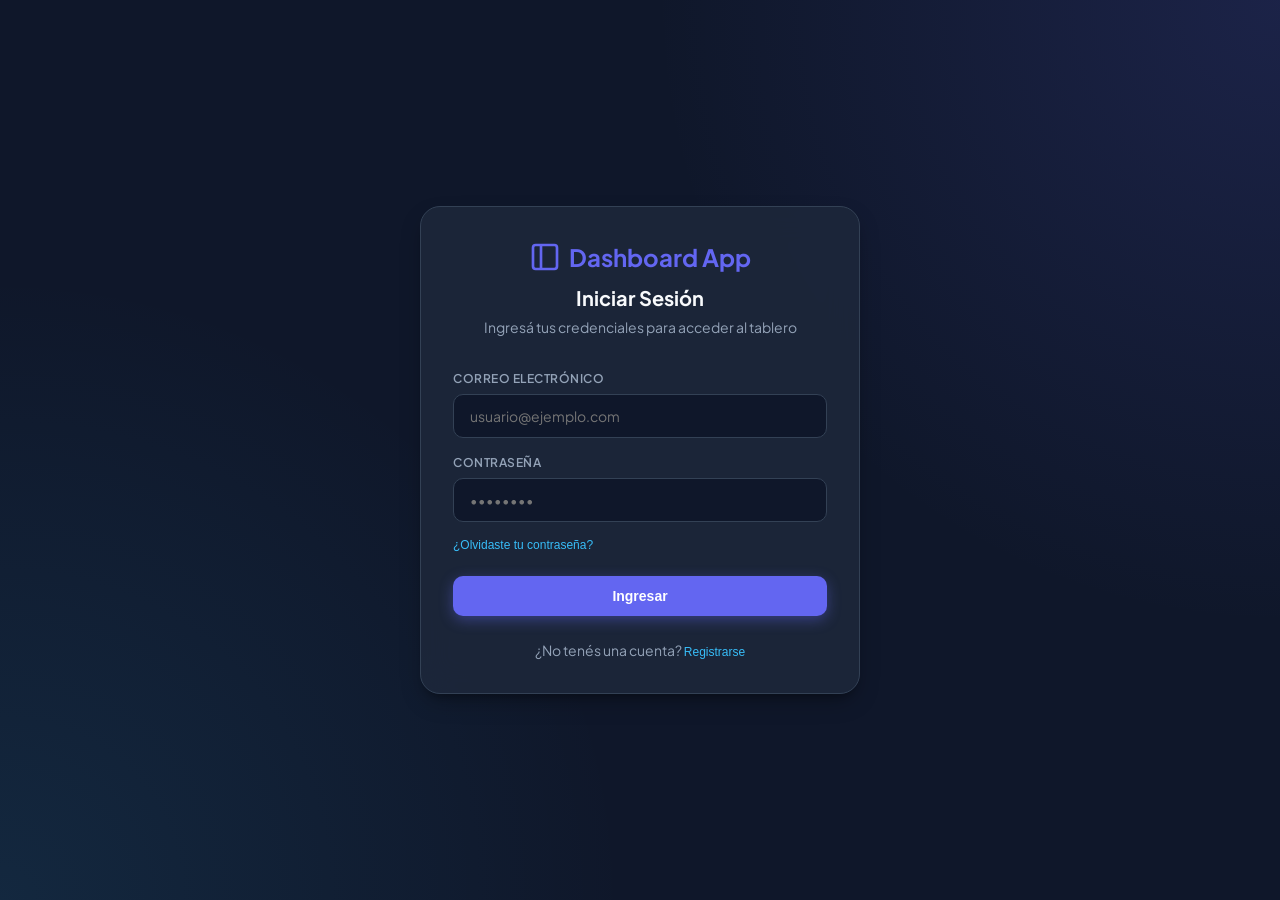
==== index.html @ e706784d "Implementación de interfaz y lógica de Registro y Login (RF-01)" ====
<!DOCTYPE html>
<html lang="es">
<head>
  <meta charset="UTF-8">
  <meta name="viewport" content="width=device-width, initial-scale=1.0">
  <title>Dashboard - Gestión de Tareas y Autenticación</title>
  <meta name="description" content="Plataforma de gestión de tareas en tablero Kanban con autenticación de usuarios y recuperación de contraseña.">
  <link rel="stylesheet" href="style.css">
</head>
<body>

  <!-- ==========================================
       SECTION: AUTHENTICATION VIEWS
       ========================================== -->
  <div id="authContainer" class="auth-container">
    
    <!-- View 1: Login Form -->
    <div id="loginView" class="auth-card">
      <div class="auth-header">
        <div class="auth-brand">
          <svg viewBox="0 0 24 24" fill="none" stroke="currentColor" stroke-width="2">
            <rect x="3" y="3" width="18" height="18" rx="2" ry="2"></rect>
            <line x1="9" y1="3" x2="9" y2="21"></line>
          </svg>
          Dashboard App
        </div>
        <h1 class="auth-title">Iniciar Sesión</h1>
        <p class="auth-subtitle">Ingresá tus credenciales para acceder al tablero</p>
      </div>

      <div id="loginAlert" class="alert-message hidden"></div>

      <form id="loginForm">
        <div class="form-group">
          <label class="form-label" for="loginEmail">Correo Electrónico</label>
          <input type="email" id="loginEmail" class="form-input" placeholder="usuario@ejemplo.com" required>
        </div>

        <div class="form-group">
          <label class="form-label" for="loginPassword">Contraseña</label>
          <input type="password" id="loginPassword" class="form-input" placeholder="••••••••" required>
        </div>

        <div class="form-actions">
          <button type="button" id="btnGoForgot" class="link-btn">¿Olvidaste tu contraseña?</button>
        </div>

        <button type="submit" class="btn btn-primary">Ingresar</button>
      </form>

      <div class="auth-footer">
        ¿No tenés una cuenta? <button id="btnGoRegister" class="link-btn">Registrarse</button>
      </div>
    </div>

    <!-- View 2: Register Form -->
    <div id="registerView" class="auth-card hidden">
      <div class="auth-header">
        <div class="auth-brand">
          <svg viewBox="0 0 24 24" fill="none" stroke="currentColor" stroke-width="2">
            <rect x="3" y="3" width="18" height="18" rx="2" ry="2"></rect>
            <line x1="9" y1="3" x2="9" y2="21"></line>
          </svg>
          Dashboard App
        </div>
        <h1 class="auth-title">Crear Cuenta</h1>
        <p class="auth-subtitle">Registrate para comenzar a gestionar tus tareas</p>
      </div>

      <div id="registerAlert" class="alert-message hidden"></div>

      <form id="registerForm">
        <div class="form-group">
          <label class="form-label" for="regName">Nombre Completo</label>
          <input type="text" id="regName" class="form-input" placeholder="Juan Pérez" required>
        </div>

        <div class="form-group">
          <label class="form-label" for="regEmail">Correo Electrónico</label>
          <input type="email" id="regEmail" class="form-input" placeholder="usuario@ejemplo.com" required>
        </div>

        <div class="form-group">
          <label class="form-label" for="regPassword">Contraseña</label>
          <input type="password" id="regPassword" class="form-input" placeholder="Mínimo 6 caracteres" minlength="6" required>
        </div>

        <button type="submit" class="btn btn-primary">Registrarse</button>
      </form>

      <div class="auth-footer">
        ¿Ya tenés cuenta? <button id="btnGoLogin" class="link-btn">Iniciar Sesión</button>
      </div>
    </div>

    <!-- View 3: Recover Password Form -->
    <div id="forgotView" class="auth-card hidden">
      <div class="auth-header">
        <div class="auth-brand">
          <svg viewBox="0 0 24 24" fill="none" stroke="currentColor" stroke-width="2">
            <rect x="3" y="3" width="18" height="18" rx="2" ry="2"></rect>
            <line x1="9" y1="3" x2="9" y2="21"></line>
          </svg>
          Dashboard App
        </div>
        <h1 class="auth-title">Recuperar Contraseña</h1>
        <p class="auth-subtitle">Ingresá tu correo para recibir las instrucciones de restablecimiento</p>
      </div>

      <div id="forgotAlert" class="alert-message hidden"></div>

      <form id="forgotForm">
        <div class="form-group">
          <label class="form-label" for="forgotEmail">Correo Electrónico</label>
          <input type="email" id="forgotEmail" class="form-input" placeholder="usuario@ejemplo.com" required>
        </div>

        <button type="submit" class="btn btn-primary">Enviar Enlace</button>
      </form>

      <div class="auth-footer">
        <button id="btnBackLogin" class="link-btn">Volver a Iniciar Sesión</button>
      </div>
    </div>

  </div>

  <!-- ==========================================
       SECTION: MAIN APP DASHBOARD
       ========================================== -->
  <div id="appLayout" class="app-layout hidden">
    
    <!-- Sidebar -->
    <aside class="sidebar">
      <div class="sidebar-header">
        <svg class="sidebar-logo" viewBox="0 0 24 24" fill="none" stroke="currentColor" stroke-width="2">
          <rect x="3" y="3" width="18" height="18" rx="2" ry="2"></rect>
          <line x1="9" y1="3" x2="9" y2="21"></line>
        </svg>
        <span class="sidebar-title">Dashboard</span>
      </div>

      <ul class="nav-list">
        <li class="nav-item active">
          <svg viewBox="0 0 24 24"><rect x="3" y="3" width="7" height="7"></rect><rect x="14" y="3" width="7" height="7"></rect><rect x="14" y="14" width="7" height="7"></rect><rect x="3" y="14" width="7" height="7"></rect></svg>
          Tablero Kanban
        </li>
      </ul>
    </aside>

    <!-- Main Content -->
    <main class="main-content">
      
      <!-- Header -->
      <header class="header-bar">
        <h1 class="header-title">Tablero de Tareas</h1>
        
        <div class="user-profile-menu">
          <div id="userAvatar" class="user-avatar">U</div>
          <span id="userName" class="user-name">Usuario</span>
          <button id="btnLogout" class="btn-logout" title="Cerrar Sesión">
            <svg width="20" height="20" viewBox="0 0 24 24" fill="none" stroke="currentColor" stroke-width="2">
              <path d="M9 21H5a2 2 0 0 1-2-2V5a2 2 0 0 1 2-2h4"></path>
              <polyline points="16 17 21 12 16 7"></polyline>
              <line x1="21" y1="12" x2="9" y2="12"></line>
            </svg>
          </button>
        </div>
      </header>

      <!-- Kanban Controls & Grid -->
      <div class="kanban-controls">
        <p style="color: var(--text-secondary);">Administrá el avance de tus tareas arrastrándolas entre columnas.</p>
        <button id="btnNewTask" class="btn btn-primary" style="width: auto;">
          <svg width="18" height="18" viewBox="0 0 24 24" fill="none" stroke="currentColor" stroke-width="2"><line x1="12" y1="5" x2="12" y2="19"></line><line x1="5" y1="12" x2="19" y2="12"></line></svg>
          Nueva Tarea
        </button>
      </div>

      <div class="kanban-grid">
        
        <!-- Column 1: To Do -->
        <div class="kanban-column" data-status="todo">
          <div class="column-header col-todo">
            <span class="column-title">To Do</span>
            <span id="badgeTodo" class="column-badge">0</span>
          </div>
          <div id="colListTodo" class="task-list" ondragover="allowDrop(event)" ondrop="drop(event, 'todo')"></div>
        </div>

        <!-- Column 2: Doing -->
        <div class="kanban-column" data-status="doing">
          <div class="column-header col-doing">
            <span class="column-title">Doing</span>
            <span id="badgeDoing" class="column-badge">0</span>
          </div>
          <div id="colListDoing" class="task-list" ondragover="allowDrop(event)" ondrop="drop(event, 'doing')"></div>
        </div>

        <!-- Column 3: Blocked -->
        <div class="kanban-column" data-status="blocked">
          <div class="column-header col-blocked">
            <span class="column-title">Blocked</span>
            <span id="badgeBlocked" class="column-badge">0</span>
          </div>
          <div id="colListBlocked" class="task-list" ondragover="allowDrop(event)" ondrop="drop(event, 'blocked')"></div>
        </div>

        <!-- Column 4: Done -->
        <div class="kanban-column" data-status="done">
          <div class="column-header col-done">
            <span class="column-title">Done</span>
            <span id="badgeDone" class="column-badge">0</span>
          </div>
          <div id="colListDone" class="task-list" ondragover="allowDrop(event)" ondrop="drop(event, 'done')"></div>
        </div>

      </div>

    </main>

  </div>

  <!-- Modal for Creating/Editing Task -->
  <div id="taskModal" class="modal-overlay hidden">
    <div class="modal-content">
      <div class="modal-header">
        <h2 id="modalTaskTitle" class="modal-title">Nueva Tarea</h2>
        <button id="btnCloseModal" class="close-btn">&times;</button>
      </div>
      <form id="taskForm">
        <input type="hidden" id="taskId">
        <div class="form-group">
          <label class="form-label" for="taskInputTitle">Título de la Tarea</label>
          <input type="text" id="taskInputTitle" class="form-input" placeholder="Ej. Diseñar formulario de login" required>
        </div>
        <div class="form-group">
          <label class="form-label" for="taskInputDesc">Descripción</label>
          <textarea id="taskInputDesc" class="form-input" rows="3" placeholder="Detalles de la tarea..."></textarea>
        </div>
        <div class="form-group">
          <label class="form-label" for="taskInputStatus">Estado</label>
          <select id="taskInputStatus" class="form-input">
            <option value="todo">To Do</option>
            <option value="doing">Doing</option>
            <option value="blocked">Blocked</option>
            <option value="done">Done</option>
          </select>
        </div>
        <div style="display: flex; justify-content: flex-end; gap: var(--spacing-sm); margin-top: var(--spacing-lg);">
          <button type="button" id="btnCancelTask" class="btn btn-secondary" style="width: auto;">Cancelar</button>
          <button type="submit" class="btn btn-primary" style="width: auto;">Guardar Tarea</button>
        </div>
      </form>
    </div>
  </div>

  <script src="app.js"></script>
</body>
</html>
---- style.css ----
/* ==========================================================================
   DESIGN SYSTEM & CSS VARIABLES
   ========================================================================== */
@import url('https://fonts.googleapis.com/css2?family=Plus+Jakarta+Sans:wght@400;500;600;700;800&display=swap');

:root {
  /* Color Palette - Dark Modern Slate */
  --bg-app: #0f172a;
  --bg-surface-window: #1e293b;
  --bg-sidebar: #0f172a;
  --bg-card: #1e293b;
  --bg-card-hover: #334155;
  --bg-input: #0f172a;

  --border-color: #475569;
  --border-color-subtle: #334155;

  --text-primary: #f8fafc;
  --text-secondary: #94a3b8;
  --text-muted: #64748b;

  --accent-primary: #6366f1;
  --accent-primary-hover: #4f46e5;
  --accent-primary-text: #ffffff;
  --accent-blue: #38bdf8;
  --accent-teal: #14b8a6;
  --accent-pink: #ec4899;
  --accent-warning: #f59e0b;
  --accent-danger: #ef4444;

  --dot-red: #ff5f56;
  --dot-yellow: #ffbd2e;
  --dot-green: #27c93f;

  /* Typography */
  --font-family-base: 'Plus Jakarta Sans', -apple-system, BlinkMacSystemFont, sans-serif;
  --font-size-xs: 0.75rem;
  --font-size-sm: 0.875rem;
  --font-size-base: 1rem;
  --font-size-md: 1.125rem;
  --font-size-lg: 1.25rem;
  --font-size-xl: 1.5rem;
  --font-size-2xl: 1.875rem;

  --font-weight-regular: 400;
  --font-weight-medium: 500;
  --font-weight-semibold: 600;
  --font-weight-bold: 700;

  /* Spacing & Radii */
  --spacing-xs: 0.5rem;
  --spacing-sm: 0.75rem;
  --spacing-md: 1rem;
  --spacing-lg: 1.5rem;
  --spacing-xl: 2rem;

  --radius-sm: 6px;
  --radius-md: 10px;
  --radius-lg: 14px;
  --radius-xl: 20px;
  --radius-full: 9999px;

  /* Shadows & Transitions */
  --shadow-card: 0 10px 25px -5px rgba(0, 0, 0, 0.3), 0 8px 10px -6px rgba(0, 0, 0, 0.3);
  --shadow-active-item: 0 4px 14px 0 rgba(99, 102, 241, 0.4);
  --shadow-input-focus: 0 0 0 3px rgba(56, 189, 248, 0.2);

  --transition-fast: 0.2s cubic-bezier(0.4, 0, 0.2, 1);
  --transition-normal: 0.3s cubic-bezier(0.4, 0, 0.2, 1);
}

/* ==========================================================================
   RESET & GLOBAL STYLES
   ========================================================================== */
*, *::before, *::after {
  box-sizing: border-box;
  margin: 0;
  padding: 0;
}

body {
  background-color: var(--bg-app);
  color: var(--text-primary);
  font-family: var(--font-family-base);
  font-size: var(--font-size-base);
  line-height: 1.5;
  min-height: 100vh;
  -webkit-font-smoothing: antialiased;
}

.hidden {
  display: none !important;
}

/* ==========================================================================
   AUTHENTICATION VIEWS (LOGIN / REGISTER / RECOVERY)
   ========================================================================== */
.auth-container {
  min-height: 100vh;
  display: flex;
  align-items: center;
  justify-content: center;
  padding: var(--spacing-lg);
  background: radial-gradient(circle at top right, rgba(99, 102, 241, 0.15), transparent 40%),
              radial-gradient(circle at bottom left, rgba(56, 189, 248, 0.1), transparent 40%);
}

.auth-card {
  width: 100%;
  max-width: 440px;
  background: rgba(30, 41, 59, 0.85);
  backdrop-filter: blur(16px);
  border: 1px solid var(--border-color-subtle);
  border-radius: var(--radius-xl);
  padding: var(--spacing-xl);
  box-shadow: var(--shadow-card);
  animation: fadeIn 0.4s ease-out;
}

@keyframes fadeIn {
  from { opacity: 0; transform: translateY(12px); }
  to { opacity: 1; transform: translateY(0); }
}

.auth-header {
  text-align: center;
  margin-bottom: var(--spacing-xl);
}

.auth-brand {
  display: inline-flex;
  align-items: center;
  gap: var(--spacing-xs);
  font-size: var(--font-size-xl);
  font-weight: var(--font-weight-bold);
  color: var(--accent-primary);
  margin-bottom: var(--spacing-xs);
}

.auth-brand svg {
  width: 32px;
  height: 32px;
}

.auth-title {
  font-size: var(--font-size-lg);
  font-weight: var(--font-weight-bold);
  color: var(--text-primary);
}

.auth-subtitle {
  font-size: var(--font-size-sm);
  color: var(--text-secondary);
  margin-top: 4px;
}

.form-group {
  display: flex;
  flex-direction: column;
  gap: 6px;
  margin-bottom: var(--spacing-md);
}

.form-label {
  font-size: var(--font-size-xs);
  font-weight: var(--font-weight-semibold);
  color: var(--text-secondary);
  text-transform: uppercase;
  letter-spacing: 0.5px;
}

.form-input {
  width: 100%;
  background-color: var(--bg-input);
  border: 1px solid var(--border-color-subtle);
  border-radius: var(--radius-md);
  padding: 12px 16px;
  color: var(--text-primary);
  font-size: var(--font-size-sm);
  font-family: inherit;
  outline: none;
  transition: all var(--transition-fast);
}

.form-input:focus {
  border-color: var(--accent-primary);
  box-shadow: var(--shadow-input-focus);
}

.form-actions {
  display: flex;
  justify-content: space-between;
  align-items: center;
  margin-bottom: var(--spacing-lg);
}

.link-btn {
  background: none;
  border: none;
  color: var(--accent-blue);
  font-size: var(--font-size-xs);
  font-weight: var(--font-weight-medium);
  cursor: pointer;
  text-decoration: none;
  transition: color var(--transition-fast);
}

.link-btn:hover {
  color: var(--accent-primary);
  text-decoration: underline;
}

.btn {
  width: 100%;
  padding: 12px 20px;
  border-radius: var(--radius-md);
  border: none;
  font-size: var(--font-size-sm);
  font-weight: var(--font-weight-semibold);
  cursor: pointer;
  display: inline-flex;
  align-items: center;
  justify-content: center;
  gap: 8px;
  transition: all var(--transition-fast);
}

.btn-primary {
  background-color: var(--accent-primary);
  color: var(--accent-primary-text);
  box-shadow: var(--shadow-active-item);
}

.btn-primary:hover {
  background-color: var(--accent-primary-hover);
  transform: translateY(-1px);
}

.btn-secondary {
  background-color: var(--bg-card-hover);
  color: var(--text-primary);
  border: 1px solid var(--border-color);
}

.btn-secondary:hover {
  background-color: var(--border-color);
}

.auth-footer {
  text-align: center;
  margin-top: var(--spacing-lg);
  font-size: var(--font-size-sm);
  color: var(--text-secondary);
}

.alert-message {
  padding: 10px 14px;
  border-radius: var(--radius-md);
  font-size: var(--font-size-xs);
  margin-bottom: var(--spacing-md);
}

.alert-error {
  background-color: rgba(239, 68, 68, 0.15);
  border: 1px solid rgba(239, 68, 68, 0.4);
  color: #fca5a5;
}

.alert-success {
  background-color: rgba(20, 184, 166, 0.15);
  border: 1px solid rgba(20, 184, 166, 0.4);
  color: #5eead4;
}

/* ==========================================================================
   APP MAIN LAYOUT & SIDEBAR
   ========================================================================== */
.app-layout {
  display: grid;
  grid-template-columns: 260px 1fr;
  min-height: 100vh;
}

.sidebar {
  background-color: var(--bg-sidebar);
  border-right: 1px solid var(--border-color-subtle);
  padding: var(--spacing-xl) var(--spacing-md);
  display: flex;
  flex-direction: column;
  gap: var(--spacing-lg);
}

.sidebar-header {
  display: flex;
  align-items: center;
  gap: 12px;
  padding: 0 8px;
}

.sidebar-logo {
  width: 32px;
  height: 32px;
  color: var(--accent-primary);
}

.sidebar-title {
  font-size: var(--font-size-md);
  font-weight: var(--font-weight-bold);
  color: var(--text-primary);
}

.nav-list {
  list-style: none;
  display: flex;
  flex-direction: column;
  gap: 6px;
}

.nav-item {
  display: flex;
  align-items: center;
  gap: var(--spacing-sm);
  padding: 12px 16px;
  border-radius: var(--radius-md);
  color: var(--text-secondary);
  font-size: var(--font-size-sm);
  font-weight: var(--font-weight-medium);
  text-decoration: none;
  transition: all var(--transition-fast);
  cursor: pointer;
}

.nav-item svg {
  width: 20px;
  height: 20px;
  stroke: currentColor;
  fill: none;
  stroke-width: 2;
  flex-shrink: 0;
}

.nav-item:hover {
  color: var(--text-primary);
  background-color: var(--bg-card);
}

.nav-item.active {
  background-color: var(--accent-primary);
  color: var(--accent-primary-text);
  font-weight: var(--font-weight-bold);
  box-shadow: var(--shadow-active-item);
}

.sidebar-footer {
  margin-top: auto;
  padding-top: var(--spacing-md);
  border-top: 1px solid var(--border-color-subtle);
}

/* ==========================================================================
   MAIN DASHBOARD CONTENT AREA & HEADER
   ========================================================================== */
.main-content {
  padding: var(--spacing-xl);
  display: flex;
  flex-direction: column;
  gap: var(--spacing-xl);
  overflow-x: hidden;
}

.header-bar {
  display: flex;
  justify-content: space-between;
  align-items: center;
  gap: var(--spacing-lg);
}

.header-title {
  font-size: var(--font-size-xl);
  font-weight: var(--font-weight-bold);
}

.user-profile-menu {
  display: flex;
  align-items: center;
  gap: var(--spacing-md);
  background: var(--bg-card);
  padding: 8px 16px;
  border-radius: var(--radius-full);
  border: 1px solid var(--border-color-subtle);
}

.user-avatar {
  width: 32px;
  height: 32px;
  border-radius: 50%;
  background: linear-gradient(135deg, var(--accent-primary), var(--accent-blue));
  display: flex;
  align-items: center;
  justify-content: center;
  font-weight: var(--font-weight-bold);
  color: #fff;
  font-size: var(--font-size-sm);
}

.user-name {
  font-size: var(--font-size-sm);
  font-weight: var(--font-weight-semibold);
}

.btn-logout {
  background: none;
  border: none;
  color: var(--text-muted);
  cursor: pointer;
  padding: 4px;
  display: flex;
  align-items: center;
  transition: color var(--transition-fast);
}

.btn-logout:hover {
  color: var(--accent-danger);
}

/* ==========================================================================
   KANBAN BOARD VIEW
   ========================================================================== */
.kanban-controls {
  display: flex;
  justify-content: space-between;
  align-items: center;
  gap: var(--spacing-md);
}

.kanban-grid {
  display: grid;
  grid-template-columns: repeat(4, 1fr);
  gap: var(--spacing-md);
  align-items: start;
}

@media (max-width: 1024px) {
  .kanban-grid {
    grid-template-columns: repeat(2, 1fr);
  }
}

@media (max-width: 640px) {
  .kanban-grid {
    grid-template-columns: 1fr;
  }
  .app-layout {
    grid-template-columns: 1fr;
  }
  .sidebar {
    display: none;
  }
}

.kanban-column {
  background: var(--bg-surface-window);
  border-radius: var(--radius-lg);
  border: 1px solid var(--border-color-subtle);
  padding: var(--spacing-md);
  display: flex;
  flex-direction: column;
  gap: var(--spacing-md);
  min-height: 500px;
}

.column-header {
  display: flex;
  justify-content: space-between;
  align-items: center;
  padding-bottom: var(--spacing-xs);
  border-bottom: 2px solid var(--border-color-subtle);
}

.column-title {
  display: flex;
  align-items: center;
  gap: 8px;
  font-size: var(--font-size-sm);
  font-weight: var(--font-weight-bold);
  text-transform: uppercase;
  letter-spacing: 0.5px;
}

.column-badge {
  background: var(--bg-input);
  border: 1px solid var(--border-color-subtle);
  color: var(--text-secondary);
  font-size: var(--font-size-xs);
  padding: 2px 8px;
  border-radius: var(--radius-full);
}

.col-todo { border-bottom-color: var(--accent-blue); }
.col-doing { border-bottom-color: var(--accent-warning); }
.col-blocked { border-bottom-color: var(--accent-danger); }
.col-done { border-bottom-color: var(--accent-teal); }

.task-list {
  display: flex;
  flex-direction: column;
  gap: var(--spacing-sm);
  min-height: 400px;
}

.task-card {
  background-color: var(--bg-card);
  border: 1px solid var(--border-color-subtle);
  border-radius: var(--radius-md);
  padding: var(--spacing-md);
  cursor: grab;
  transition: all var(--transition-fast);
  box-shadow: var(--shadow-card);
}

.task-card:hover {
  border-color: var(--border-color);
  transform: translateY(-2px);
}

.task-card:active {
  cursor: grabbing;
}

.task-title {
  font-size: var(--font-size-sm);
  font-weight: var(--font-weight-semibold);
  margin-bottom: 6px;
  color: var(--text-primary);
}

.task-desc {
  font-size: var(--font-size-xs);
  color: var(--text-secondary);
  margin-bottom: var(--spacing-sm);
}

.task-footer {
  display: flex;
  justify-content: space-between;
  align-items: center;
  font-size: var(--font-size-xs);
  color: var(--text-muted);
}

.task-actions {
  display: flex;
  gap: 4px;
}

.icon-action-btn {
  background: none;
  border: none;
  color: var(--text-muted);
  cursor: pointer;
  padding: 2px;
  border-radius: 4px;
  transition: color var(--transition-fast);
}

.icon-action-btn:hover {
  color: var(--text-primary);
}

/* ==========================================================================
   MODAL DIALOGS
   ========================================================================== */
.modal-overlay {
  position: fixed;
  top: 0;
  left: 0;
  width: 100vw;
  height: 100vh;
  background: rgba(15, 23, 42, 0.75);
  backdrop-filter: blur(6px);
  display: flex;
  align-items: center;
  justify-content: center;
  z-index: 1000;
}

.modal-content {
  background: var(--bg-surface-window);
  border: 1px solid var(--border-color-subtle);
  border-radius: var(--radius-xl);
  padding: var(--spacing-xl);
  width: 100%;
  max-width: 480px;
  box-shadow: var(--shadow-card);
}

.modal-header {
  display: flex;
  justify-content: space-between;
  align-items: center;
  margin-bottom: var(--spacing-lg);
}

.modal-title {
  font-size: var(--font-size-md);
  font-weight: var(--font-weight-bold);
}

.close-btn {
  background: none;
  border: none;
  color: var(--text-muted);
  font-size: 1.5rem;
  cursor: pointer;
}
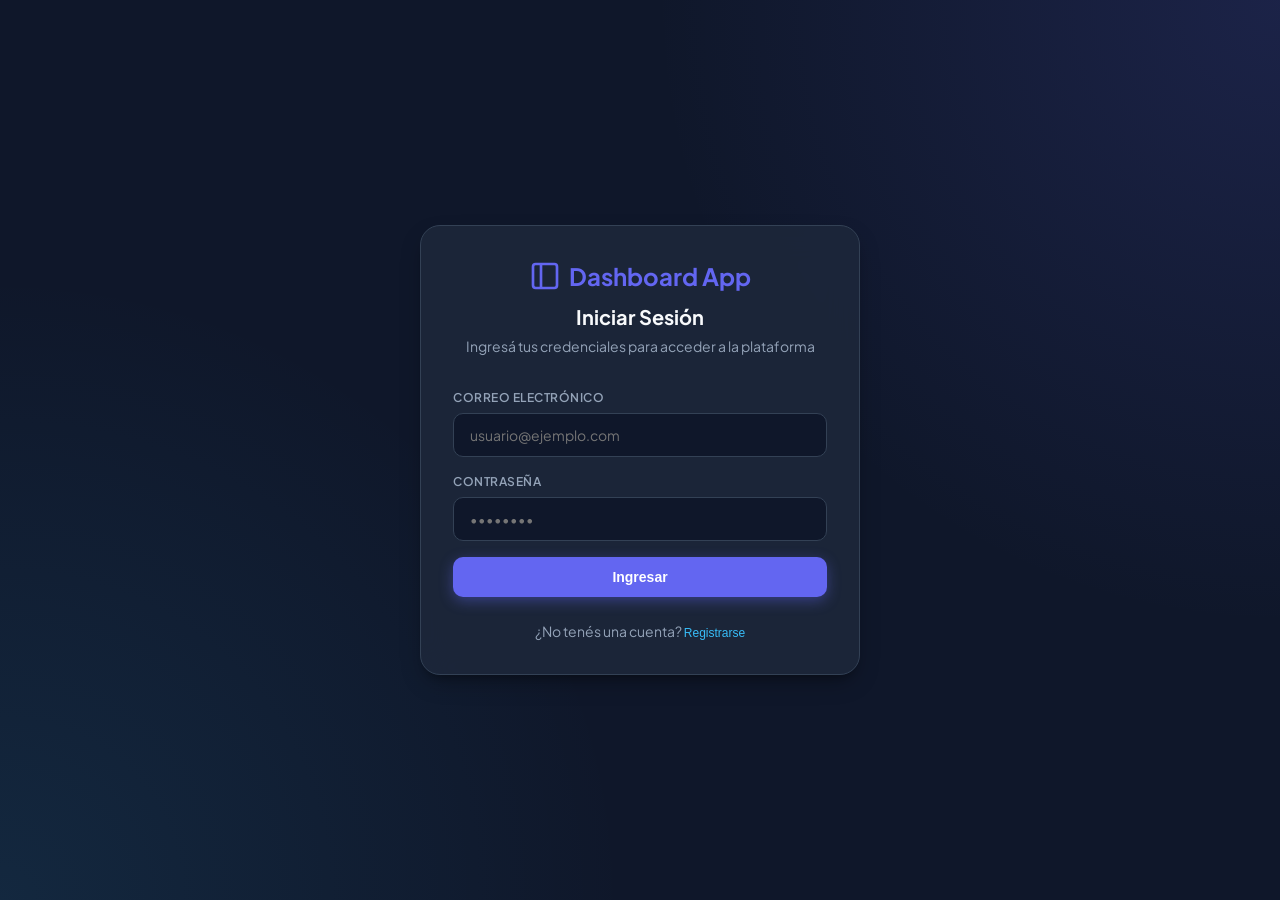
==== commit 6d69f709: "refactor: acotar implementación estrictamente al alcance de RF-01 (Registro y Login)" ====
--- a/index.html
+++ b/index.html
@@ -3,14 +3,14 @@
 <head>
   <meta charset="UTF-8">
   <meta name="viewport" content="width=device-width, initial-scale=1.0">
-  <title>Dashboard - Gestión de Tareas y Autenticación</title>
-  <meta name="description" content="Plataforma de gestión de tareas en tablero Kanban con autenticación de usuarios y recuperación de contraseña.">
+  <title>Dashboard - Registro e Inicio de Sesión</title>
+  <meta name="description" content="Módulo de autenticación de usuarios con registro e inicio de sesión seguro.">
   <link rel="stylesheet" href="style.css">
 </head>
 <body>
 
   <!-- ==========================================
-       SECTION: AUTHENTICATION VIEWS
+       SECTION: AUTHENTICATION VIEWS (RF-01)
        ========================================== -->
   <div id="authContainer" class="auth-container">
     
@@ -25,7 +25,7 @@
           Dashboard App
         </div>
         <h1 class="auth-title">Iniciar Sesión</h1>
-        <p class="auth-subtitle">Ingresá tus credenciales para acceder al tablero</p>
+        <p class="auth-subtitle">Ingresá tus credenciales para acceder a la plataforma</p>
       </div>
 
       <div id="loginAlert" class="alert-message hidden"></div>
@@ -39,10 +39,6 @@
         <div class="form-group">
           <label class="form-label" for="loginPassword">Contraseña</label>
           <input type="password" id="loginPassword" class="form-input" placeholder="••••••••" required>
-        </div>
-
-        <div class="form-actions">
-          <button type="button" id="btnGoForgot" class="link-btn">¿Olvidaste tu contraseña?</button>
         </div>
 
         <button type="submit" class="btn btn-primary">Ingresar</button>
@@ -64,7 +60,7 @@
           Dashboard App
         </div>
         <h1 class="auth-title">Crear Cuenta</h1>
-        <p class="auth-subtitle">Registrate para comenzar a gestionar tus tareas</p>
+        <p class="auth-subtitle">Registrate para comenzar a usar la plataforma</p>
       </div>
 
       <div id="registerAlert" class="alert-message hidden"></div>
@@ -93,40 +89,10 @@
       </div>
     </div>
 
-    <!-- View 3: Recover Password Form -->
-    <div id="forgotView" class="auth-card hidden">
-      <div class="auth-header">
-        <div class="auth-brand">
-          <svg viewBox="0 0 24 24" fill="none" stroke="currentColor" stroke-width="2">
-            <rect x="3" y="3" width="18" height="18" rx="2" ry="2"></rect>
-            <line x1="9" y1="3" x2="9" y2="21"></line>
-          </svg>
-          Dashboard App
-        </div>
-        <h1 class="auth-title">Recuperar Contraseña</h1>
-        <p class="auth-subtitle">Ingresá tu correo para recibir las instrucciones de restablecimiento</p>
-      </div>
-
-      <div id="forgotAlert" class="alert-message hidden"></div>
-
-      <form id="forgotForm">
-        <div class="form-group">
-          <label class="form-label" for="forgotEmail">Correo Electrónico</label>
-          <input type="email" id="forgotEmail" class="form-input" placeholder="usuario@ejemplo.com" required>
-        </div>
-
-        <button type="submit" class="btn btn-primary">Enviar Enlace</button>
-      </form>
-
-      <div class="auth-footer">
-        <button id="btnBackLogin" class="link-btn">Volver a Iniciar Sesión</button>
-      </div>
-    </div>
-
   </div>
 
   <!-- ==========================================
-       SECTION: MAIN APP DASHBOARD
+       SECTION: AUTHENTICATED WELCOME VIEW (RF-01)
        ========================================== -->
   <div id="appLayout" class="app-layout hidden">
     
@@ -142,8 +108,11 @@
 
       <ul class="nav-list">
         <li class="nav-item active">
-          <svg viewBox="0 0 24 24"><rect x="3" y="3" width="7" height="7"></rect><rect x="14" y="3" width="7" height="7"></rect><rect x="14" y="14" width="7" height="7"></rect><rect x="3" y="14" width="7" height="7"></rect></svg>
-          Tablero Kanban
+          <svg viewBox="0 0 24 24" fill="none" stroke="currentColor" stroke-width="2">
+            <path d="M20 21v-2a4 4 0 0 0-4-4H8a4 4 0 0 0-4 4v2"></path>
+            <circle cx="12" cy="7" r="4"></circle>
+          </svg>
+          Mi Perfil
         </li>
       </ul>
     </aside>
@@ -153,7 +122,7 @@
       
       <!-- Header -->
       <header class="header-bar">
-        <h1 class="header-title">Tablero de Tareas</h1>
+        <h1 class="header-title">Panel de Usuario</h1>
         
         <div class="user-profile-menu">
           <div id="userAvatar" class="user-avatar">U</div>
@@ -168,93 +137,33 @@
         </div>
       </header>
 
-      <!-- Kanban Controls & Grid -->
-      <div class="kanban-controls">
-        <p style="color: var(--text-secondary);">Administrá el avance de tus tareas arrastrándolas entre columnas.</p>
-        <button id="btnNewTask" class="btn btn-primary" style="width: auto;">
-          <svg width="18" height="18" viewBox="0 0 24 24" fill="none" stroke="currentColor" stroke-width="2"><line x1="12" y1="5" x2="12" y2="19"></line><line x1="5" y1="12" x2="19" y2="12"></line></svg>
-          Nueva Tarea
-        </button>
-      </div>
-
-      <div class="kanban-grid">
-        
-        <!-- Column 1: To Do -->
-        <div class="kanban-column" data-status="todo">
-          <div class="column-header col-todo">
-            <span class="column-title">To Do</span>
-            <span id="badgeTodo" class="column-badge">0</span>
+      <!-- Authenticated Content Area -->
+      <div style="padding: var(--spacing-xl); max-width: 720px;">
+        <div class="auth-card" style="margin: 0; max-width: 100%; border: 1px solid var(--border-color-subtle);">
+          <h2 style="font-size: var(--font-size-xl); margin-bottom: var(--spacing-sm); color: var(--text-primary);">
+            ¡Sesión iniciada con éxito!
+          </h2>
+          <p style="color: var(--text-secondary); margin-bottom: var(--spacing-lg); line-height: 1.6;">
+            Autenticación verificada correctamente para el requerimiento <strong>RF-01: Registro e Inicio de Sesión de Usuario</strong>.
+          </p>
+          
+          <div style="background: var(--bg-surface-window); border-radius: var(--radius-md); padding: var(--spacing-md); border: 1px solid var(--border-color-subtle);">
+            <div style="margin-bottom: var(--spacing-sm);">
+              <span style="color: var(--text-muted); font-size: var(--font-size-sm);">Nombre de usuario:</span>
+              <p id="profileNameDisplay" style="color: var(--text-primary); font-weight: 600; margin: 0;"></p>
+            </div>
+            <div>
+              <span style="color: var(--text-muted); font-size: var(--font-size-sm);">Correo registrado:</span>
+              <p id="profileEmailDisplay" style="color: var(--text-primary); font-weight: 600; margin: 0;"></p>
+            </div>
           </div>
-          <div id="colListTodo" class="task-list" ondragover="allowDrop(event)" ondrop="drop(event, 'todo')"></div>
         </div>
-
-        <!-- Column 2: Doing -->
-        <div class="kanban-column" data-status="doing">
-          <div class="column-header col-doing">
-            <span class="column-title">Doing</span>
-            <span id="badgeDoing" class="column-badge">0</span>
-          </div>
-          <div id="colListDoing" class="task-list" ondragover="allowDrop(event)" ondrop="drop(event, 'doing')"></div>
-        </div>
-
-        <!-- Column 3: Blocked -->
-        <div class="kanban-column" data-status="blocked">
-          <div class="column-header col-blocked">
-            <span class="column-title">Blocked</span>
-            <span id="badgeBlocked" class="column-badge">0</span>
-          </div>
-          <div id="colListBlocked" class="task-list" ondragover="allowDrop(event)" ondrop="drop(event, 'blocked')"></div>
-        </div>
-
-        <!-- Column 4: Done -->
-        <div class="kanban-column" data-status="done">
-          <div class="column-header col-done">
-            <span class="column-title">Done</span>
-            <span id="badgeDone" class="column-badge">0</span>
-          </div>
-          <div id="colListDone" class="task-list" ondragover="allowDrop(event)" ondrop="drop(event, 'done')"></div>
-        </div>
-
       </div>
 
     </main>
 
   </div>
 
-  <!-- Modal for Creating/Editing Task -->
-  <div id="taskModal" class="modal-overlay hidden">
-    <div class="modal-content">
-      <div class="modal-header">
-        <h2 id="modalTaskTitle" class="modal-title">Nueva Tarea</h2>
-        <button id="btnCloseModal" class="close-btn">&times;</button>
-      </div>
-      <form id="taskForm">
-        <input type="hidden" id="taskId">
-        <div class="form-group">
-          <label class="form-label" for="taskInputTitle">Título de la Tarea</label>
-          <input type="text" id="taskInputTitle" class="form-input" placeholder="Ej. Diseñar formulario de login" required>
-        </div>
-        <div class="form-group">
-          <label class="form-label" for="taskInputDesc">Descripción</label>
-          <textarea id="taskInputDesc" class="form-input" rows="3" placeholder="Detalles de la tarea..."></textarea>
-        </div>
-        <div class="form-group">
-          <label class="form-label" for="taskInputStatus">Estado</label>
-          <select id="taskInputStatus" class="form-input">
-            <option value="todo">To Do</option>
-            <option value="doing">Doing</option>
-            <option value="blocked">Blocked</option>
-            <option value="done">Done</option>
-          </select>
-        </div>
-        <div style="display: flex; justify-content: flex-end; gap: var(--spacing-sm); margin-top: var(--spacing-lg);">
-          <button type="button" id="btnCancelTask" class="btn btn-secondary" style="width: auto;">Cancelar</button>
-          <button type="submit" class="btn btn-primary" style="width: auto;">Guardar Tarea</button>
-        </div>
-      </form>
-    </div>
-  </div>
-
   <script src="app.js"></script>
 </body>
 </html>
